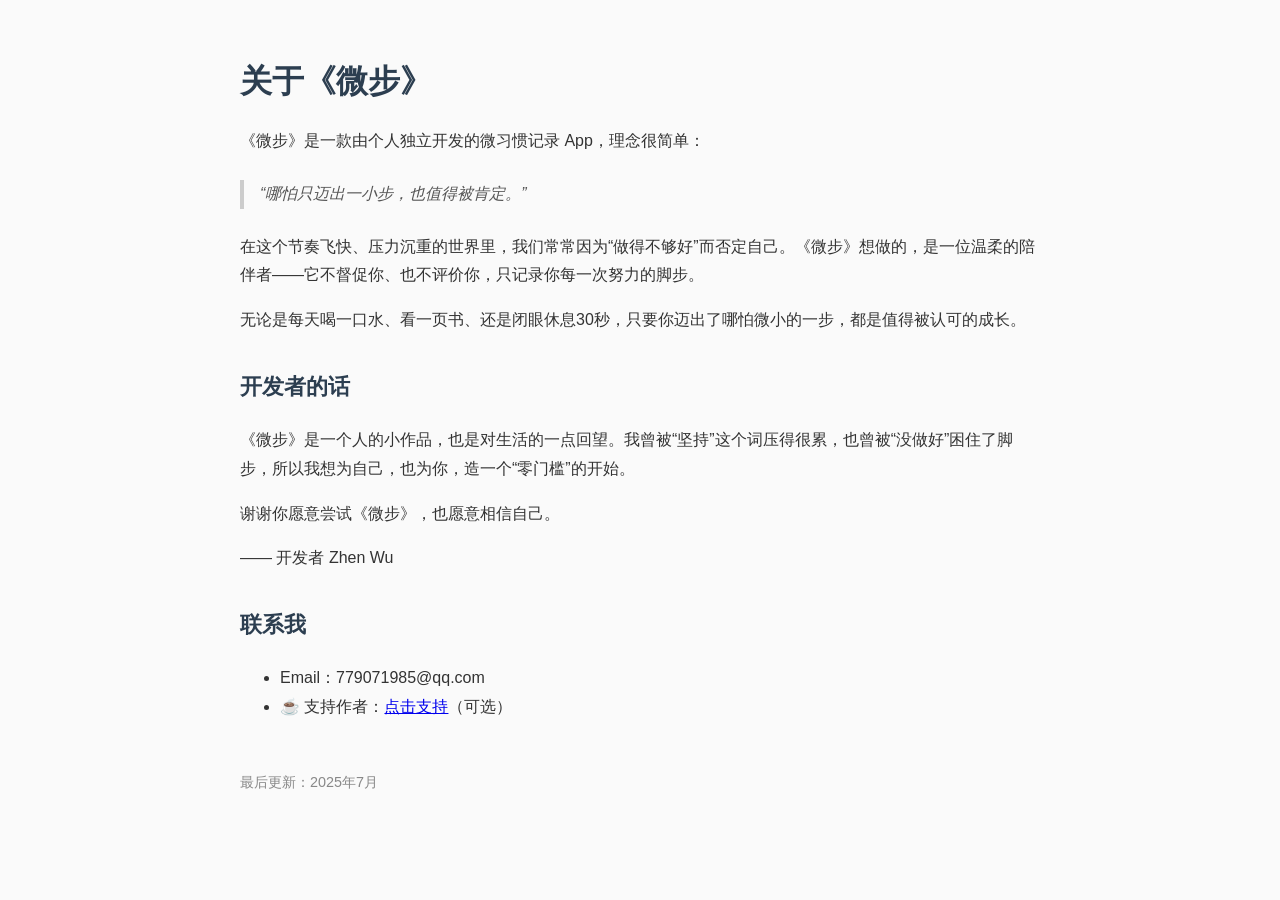
==== aboutUS.html @ 4babb9a3 "关于《微步》、用户协议" ====
<!DOCTYPE html>
<html lang="zh">
<head>
    <meta charset="UTF-8" />
    <meta name="viewport" content="width=device-width, initial-scale=1.0"/>
    <title>关于微步</title>
    <style>
        body {
          font-family: "Helvetica Neue", sans-serif;
          padding: 2rem;
          max-width: 800px;
          margin: auto;
          color: #333;
          background: #fafafa;
          line-height: 1.8;
        }
        h1, h2 {
          color: #2c3e50;
        }
        h1 {
          font-size: 2rem;
          margin-bottom: 1rem;
        }
        h2 {
          margin-top: 2rem;
          font-size: 1.4rem;
        }
        blockquote {
          font-style: italic;
          color: #555;
          border-left: 4px solid #ccc;
          padding-left: 1rem;
          margin: 1.5rem 0;
        }
        .footer {
          margin-top: 3rem;
          font-size: 0.9rem;
          color: #888;
        }
    </style>
</head>
<body>
<h1>关于《微步》</h1>
<p>《微步》是一款由个人独立开发的微习惯记录 App，理念很简单：</p>

<blockquote>“哪怕只迈出一小步，也值得被肯定。”</blockquote>

<p>
    在这个节奏飞快、压力沉重的世界里，我们常常因为“做得不够好”而否定自己。《微步》想做的，是一位温柔的陪伴者——它不督促你、也不评价你，只记录你每一次努力的脚步。
</p>

<p>
    无论是每天喝一口水、看一页书、还是闭眼休息30秒，只要你迈出了哪怕微小的一步，都是值得被认可的成长。
</p>

<h2>开发者的话</h2>
<p>
    《微步》是一个人的小作品，也是对生活的一点回望。我曾被“坚持”这个词压得很累，也曾被“没做好”困住了脚步，所以我想为自己，也为你，造一个“零门槛”的开始。
</p>

<p>谢谢你愿意尝试《微步》，也愿意相信自己。</p>
<p>—— 开发者 Zhen Wu</p>

<h2>联系我</h2>
<ul>
    <li>Email：779071985@qq.com</li>
    <li>☕ 支持作者：<a href="#">点击支持</a>（可选）</li>
</ul>

<div class="footer">
    最后更新：2025年7月
</div>
</body>
</html>
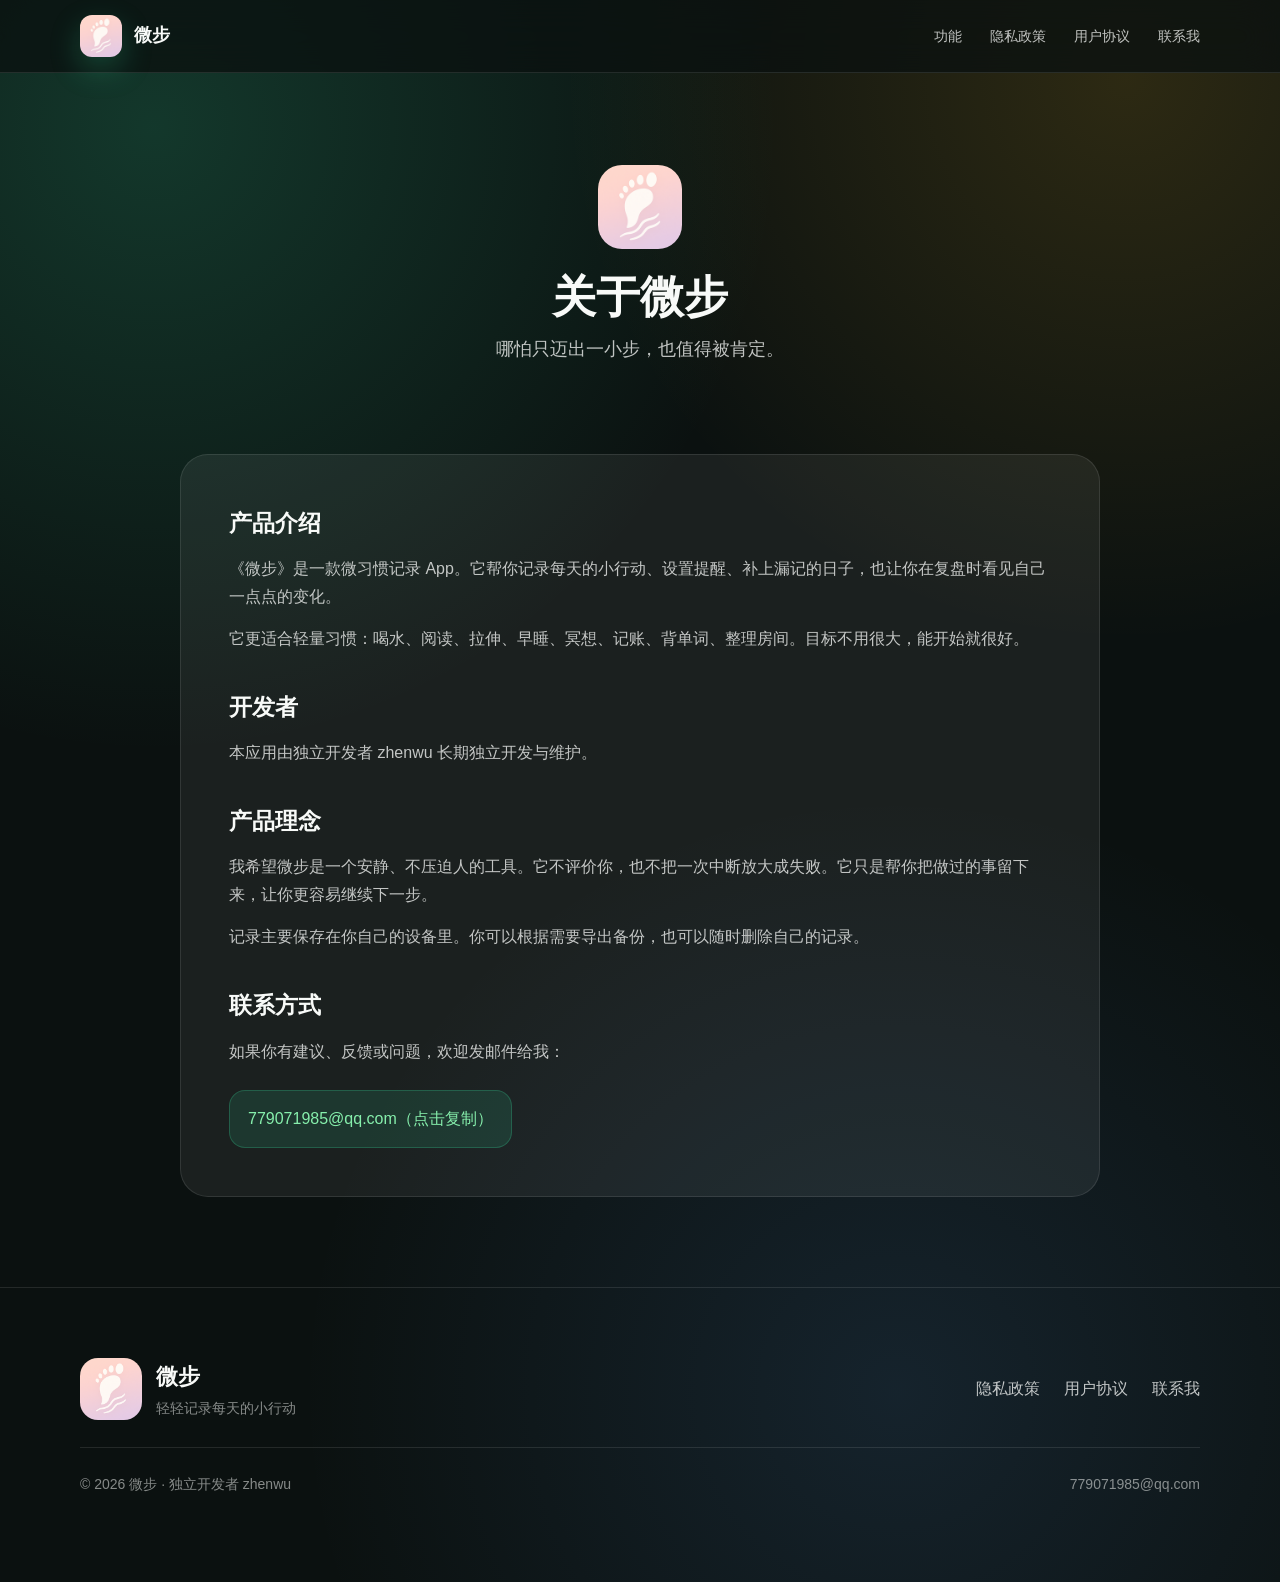
==== commit 37d28946: "重构官网结构：新增site/子目录站点、config版本管理、docs文档；更新协议页面和版本号" ====
--- a/aboutUS.html
+++ b/aboutUS.html
@@ -1,74 +1,13 @@
 <!DOCTYPE html>
-<html lang="zh">
+<html lang="zh-CN">
 <head>
-    <meta charset="UTF-8" />
+    <meta charset="UTF-8"/>
     <meta name="viewport" content="width=device-width, initial-scale=1.0"/>
+    <meta http-equiv="refresh" content="0; url=site/about_us.html"/>
     <title>关于微步</title>
-    <style>
-        body {
-          font-family: "Helvetica Neue", sans-serif;
-          padding: 2rem;
-          max-width: 800px;
-          margin: auto;
-          color: #333;
-          background: #fafafa;
-          line-height: 1.8;
-        }
-        h1, h2 {
-          color: #2c3e50;
-        }
-        h1 {
-          font-size: 2rem;
-          margin-bottom: 1rem;
-        }
-        h2 {
-          margin-top: 2rem;
-          font-size: 1.4rem;
-        }
-        blockquote {
-          font-style: italic;
-          color: #555;
-          border-left: 4px solid #ccc;
-          padding-left: 1rem;
-          margin: 1.5rem 0;
-        }
-        .footer {
-          margin-top: 3rem;
-          font-size: 0.9rem;
-          color: #888;
-        }
-    </style>
+    <script>location.replace('site/about_us.html');</script>
 </head>
 <body>
-<h1>关于《微步》</h1>
-<p>《微步》是一款由个人独立开发的微习惯记录 App，理念很简单：</p>
-
-<blockquote>“哪怕只迈出一小步，也值得被肯定。”</blockquote>
-
-<p>
-    在这个节奏飞快、压力沉重的世界里，我们常常因为“做得不够好”而否定自己。《微步》想做的，是一位温柔的陪伴者——它不督促你、也不评价你，只记录你每一次努力的脚步。
-</p>
-
-<p>
-    无论是每天喝一口水、看一页书、还是闭眼休息30秒，只要你迈出了哪怕微小的一步，都是值得被认可的成长。
-</p>
-
-<h2>开发者的话</h2>
-<p>
-    《微步》是一个人的小作品，也是对生活的一点回望。我曾被“坚持”这个词压得很累，也曾被“没做好”困住了脚步，所以我想为自己，也为你，造一个“零门槛”的开始。
-</p>
-
-<p>谢谢你愿意尝试《微步》，也愿意相信自己。</p>
-<p>—— 开发者 Zhen Wu</p>
-
-<h2>联系我</h2>
-<ul>
-    <li>Email：779071985@qq.com</li>
-    <li>☕ 支持作者：<a href="#">点击支持</a>（可选）</li>
-</ul>
-
-<div class="footer">
-    最后更新：2025年7月
-</div>
+    <p>正在打开<a href="site/about_us.html">关于微步</a>...</p>
 </body>
 </html>
